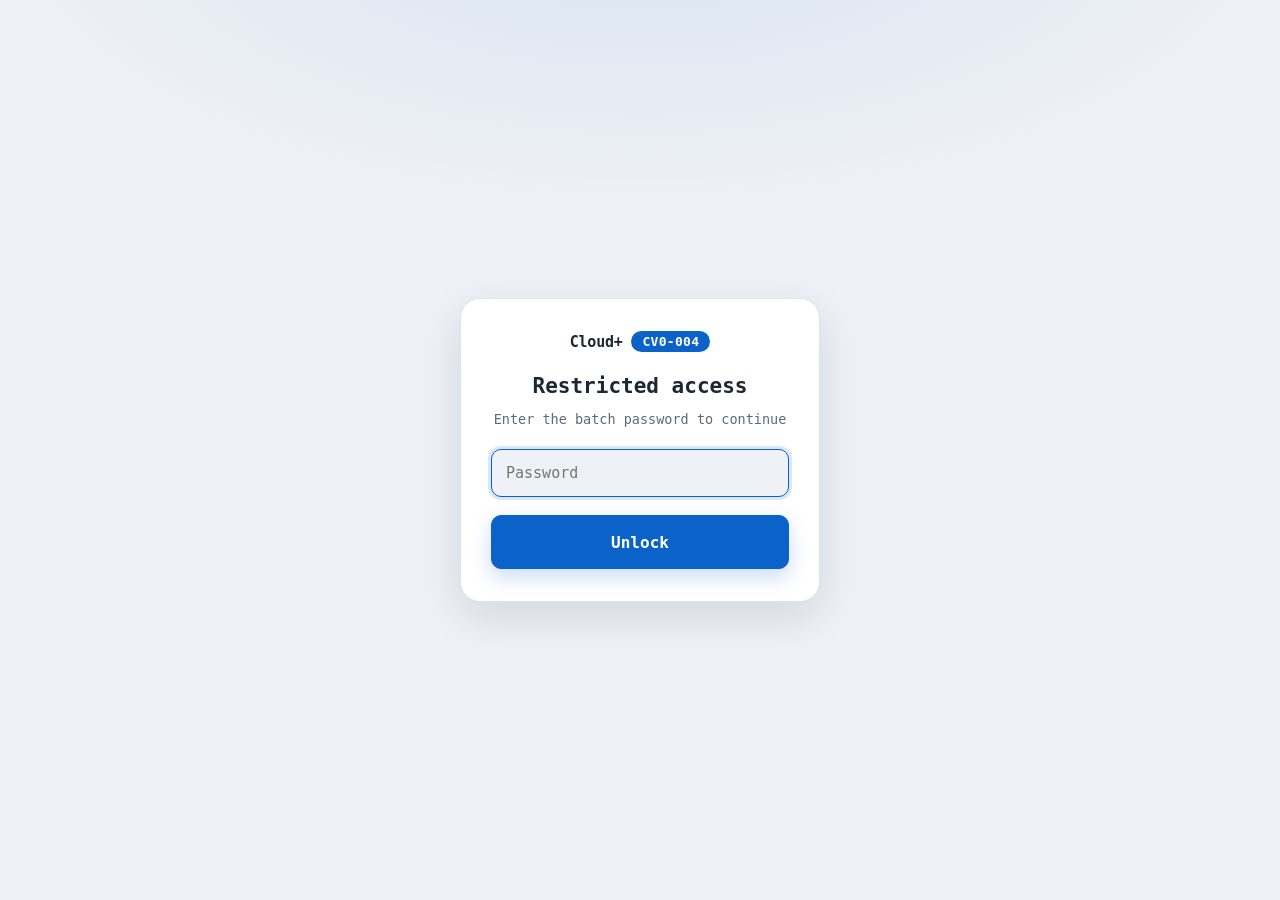
==== cloud-plus-mock-exam.html @ 5ae5b25a "Reduce question/answer font: stem 16->15px, options 14.5->13.5px." ====
<!DOCTYPE html>
<html lang="en">
<head>
<meta charset="UTF-8" />
<meta name="viewport" content="width=device-width, initial-scale=1.0" />
<meta http-equiv="Content-Security-Policy" content="default-src 'self'; script-src 'self'; style-src 'self' 'unsafe-inline' https://fonts.googleapis.com; font-src 'self' https://fonts.gstatic.com; img-src 'self' data:; connect-src 'self'; frame-ancestors 'none'; base-uri 'self'; form-action 'none'" />
<title>CompTIA Cloud+ CV0-004 — Mock Exam</title>
<link rel="preconnect" href="https://fonts.googleapis.com" />
<link rel="preconnect" href="https://fonts.gstatic.com" crossorigin />
<link href="https://fonts.googleapis.com/css2?family=JetBrains+Mono:wght@400;500;700;800&display=swap" rel="stylesheet" />
<style>
:root{
  /* palette — kept from original (brand blue + semantic green/amber/red) */
  --bg:#eef1f5; --panel:#fff; --ink:#1d2733; --muted:#5b6b7b;
  --line:#dce3ec; --brand:#0b62c9; --brand-d:#084a99;
  --green:#1f9d55; --green-l:#e8f6ee; --amber:#d98a00; --amber-l:#fbf1d8;
  --red:#d23b3b; --red-l:#fbeaea; --blue-l:#eaf1fb; --grey-l:#f1f4f8;
  /* shape + elevation tokens */
  --radius-sm:10px; --radius:12px; --radius-lg:14px; --radius-pill:999px;
  --shadow-sm:0 1px 2px rgba(20,40,70,.05);
  --shadow:0 1px 3px rgba(20,40,70,.04), 0 12px 28px rgba(20,40,70,.07);
  --ease:cubic-bezier(.4,0,.2,1);
}
[data-theme="dark"]{
  --bg:#0e131a; --panel:#19222e; --ink:#e8eef5; --muted:#9aabbf;
  --line:#283442; --brand:#4d9bff; --brand-d:#2f7fe6;
  --green:#2ec27e; --green-l:#13302a; --amber:#f0b429; --amber-l:#352b12;
  --red:#ef6b6b; --red-l:#3a1f1f; --blue-l:#13273d; --grey-l:#19222e;
  --shadow-sm:0 1px 2px rgba(0,0,0,.35);
  --shadow:0 1px 3px rgba(0,0,0,.3), 0 14px 30px rgba(0,0,0,.35);
}

*{box-sizing:border-box;margin:0;padding:0}
input,select,textarea,button{font-family:inherit}
html{scroll-behavior:smooth}
html,body{height:100%}
body{
  font-family:"JetBrains Mono","Roboto Mono",ui-monospace,SFMono-Regular,Menlo,Consolas,monospace;
  font-size:15px;
  background:var(--bg); color:var(--ink); line-height:1.5;
  -webkit-font-smoothing:antialiased; text-rendering:optimizeLegibility;
  transition:background .25s var(--ease), color .25s var(--ease);
}
::selection{background:var(--blue-l);color:var(--brand)}
.screen{display:none;min-height:100vh}
.screen.active{display:block}

/* ---------- unified button system ---------- */
.btn{display:inline-flex;align-items:center;justify-content:center;gap:8px;
  font:inherit;font-size:14px;font-weight:700;line-height:1.1;cursor:pointer;
  padding:12px 22px;border-radius:var(--radius-sm);border:1.5px solid transparent;
  transition:background .18s var(--ease),border-color .18s var(--ease),color .18s var(--ease),box-shadow .18s var(--ease),transform .05s var(--ease);
  white-space:nowrap;user-select:none;text-align:center}
.btn:active{transform:translateY(1px)}
.btn:focus-visible{outline:3px solid var(--brand);outline-offset:2px}
.btn-primary{background:var(--brand);color:#fff;border-color:var(--brand)}
.btn-primary:hover{background:var(--brand-d);border-color:var(--brand-d)}
.btn-ghost{background:transparent;color:var(--brand);border-color:var(--brand)}
.btn-ghost:hover{background:var(--blue-l)}
.btn-mini{display:inline-flex;align-items:center;justify-content:center;gap:6px;
  font:inherit;font-size:13px;font-weight:700;cursor:pointer;padding:9px 14px;
  border-radius:8px;border:1.5px solid var(--line);background:var(--panel);color:var(--muted);
  transition:all .18s var(--ease);white-space:nowrap}
.btn-mini:hover{border-color:var(--brand);color:var(--brand)}
.btn-ghost:focus-visible,.btn-mini:focus-visible,.btn-end:focus-visible,
.btn-flag:focus-visible,.theme-btn:focus-visible{outline:3px solid var(--brand);outline-offset:2px}

/* ---------- START SCREEN ---------- */
.screen.active#startScreen{display:flex;align-items:flex-start;justify-content:center;min-height:100vh}
#startScreen{background:
  radial-gradient(1100px 520px at 50% -12%, rgba(11,98,201,.10), transparent 62%),
  var(--bg);
  transition:background .2s}
.start-card{width:100%;max-width:540px;margin:6vh auto 0;background:var(--panel);border:1px solid var(--line);
  border-radius:20px;padding:34px 38px 30px;box-shadow:0 14px 44px rgba(20,40,70,.12);text-align:center;
  position:relative;transition:background .2s,border-color .2s}
.start-top{display:flex;justify-content:flex-end;margin:-6px -10px 2px}
.start-hero{display:flex;flex-direction:column;align-items:center;margin-bottom:20px}
.start-card h1{font-size:26px;font-weight:800;letter-spacing:-.4px;line-height:1.15}
.badge{background:var(--brand);color:#fff;font-size:13px;padding:3px 11px;border-radius:20px;
  vertical-align:middle;font-weight:700;letter-spacing:.3px}
.subtitle{color:var(--muted);margin:8px 0 0;font-size:14.5px}

.start-stats{display:grid;grid-template-columns:repeat(4,1fr);gap:10px;margin:0 0 24px}
.start-stats div{background:var(--grey-l);border:1px solid var(--line);border-radius:12px;
  padding:14px 6px;transition:background .2s,border-color .2s}
.start-stats span{display:block;font-size:22px;font-weight:800;color:var(--brand);line-height:1}
.start-stats span .unit{font-size:12px;font-weight:700;color:var(--muted);margin-left:2px}
.start-stats label{display:block;margin-top:6px;font-size:10px;color:var(--muted);
  text-transform:uppercase;letter-spacing:.5px;line-height:1.2}

.start-options{display:flex;flex-direction:column;gap:18px;text-align:left;margin-bottom:24px}
.opt-group{display:flex;flex-direction:column;gap:10px}
.group-title{font-size:12px;font-weight:800;text-transform:uppercase;letter-spacing:.8px;color:var(--muted)}
.chk{display:flex;align-items:center;gap:11px;font-size:14.5px;color:var(--ink);cursor:pointer;
  background:var(--grey-l);border:1px solid var(--line);border-radius:12px;padding:0 14px;min-height:48px;
  transition:border-color .15s,background .15s}
.chk:hover{border-color:var(--brand)}
.chk input{width:18px;height:18px;accent-color:var(--brand);flex:0 0 auto;cursor:pointer}
.chk span{line-height:1.3}

.select-wrap{position:relative}
.select-wrap::after{content:"";position:absolute;right:16px;top:50%;width:9px;height:9px;
  border-right:2px solid var(--muted);border-bottom:2px solid var(--muted);
  transform:translateY(-70%) rotate(45deg);pointer-events:none}
#optMode{width:100%;min-height:48px;padding:0 42px 0 14px;border:1px solid var(--line);border-radius:12px;
  font:inherit;font-size:14.5px;background:var(--panel);color:var(--ink);cursor:pointer;
  appearance:none;-webkit-appearance:none;transition:border-color .15s,background .15s}
#optMode:hover{border-color:var(--brand)}
#optMode:focus-visible{outline:3px solid var(--brand);outline-offset:2px}
.selectlbl{display:block;font-size:12px;font-weight:800;text-transform:uppercase;letter-spacing:.8px;
  color:var(--muted);margin-bottom:8px}
.start-options .domain-picker{margin-top:0}

.btn-block{display:flex;width:100%;min-height:54px;font-size:16px;margin-top:4px;
  box-shadow:0 8px 20px rgba(11,98,201,.22)}
.btn-block:hover{box-shadow:0 10px 26px rgba(11,98,201,.30)}
.btn-block span{transition:transform .15s}
.btn-block:hover span{transform:translateX(3px)}

/* keyboard tutorial */
.kbd-help{position:fixed;inset:0;z-index:900;display:flex;align-items:center;justify-content:center;
  background:rgba(15,23,42,.55);padding:20px}
.kbd-help[hidden]{display:none}
.kbd-help-inner{width:100%;max-width:420px;background:var(--panel);border:1px solid var(--line);
  border-radius:16px;padding:22px 24px;box-shadow:0 18px 50px rgba(20,40,70,.3);text-align:left;
  transition:background .2s,border-color .2s}
.kbd-title{font-size:12px;font-weight:800;text-transform:uppercase;letter-spacing:.6px;color:var(--muted);margin-bottom:12px}
.kbd-grid{display:grid;grid-template-columns:1fr 1fr;gap:10px 20px;margin-bottom:16px}
.kbd-row{display:flex;align-items:center;gap:6px;font-size:12.5px;color:var(--muted);flex-wrap:wrap}
.kbd-row kbd{display:inline-flex;align-items:center;justify-content:center;min-width:22px;height:22px;padding:0 6px;
  font-family:inherit;font-size:12px;font-weight:700;background:var(--panel);border:1px solid var(--line);
  border-bottom-width:2px;border-radius:5px;color:var(--ink)}
.kbd-desc{color:var(--muted)}
.foot{font-size:11px;color:var(--muted);margin-top:18px;line-height:1.5}

/* domain picker chips */
.domain-picker{margin-top:14px}
.domain-chips{display:flex;flex-wrap:wrap;gap:8px;margin-top:8px}
.chip{font:inherit;font-size:13px;cursor:pointer;background:var(--panel);border:1.5px solid var(--line);
  color:var(--ink);padding:7px 11px;border-radius:var(--radius-sm);transition:all .18s var(--ease);display:flex;align-items:center;gap:6px}
.chip b{color:var(--brand)}
.chip .chipcount{font-size:11px;color:var(--muted);background:var(--grey-l);padding:1px 6px;border-radius:var(--radius-pill)}
.chip:hover{border-color:var(--brand)}
.chip.on{border-color:var(--brand);background:var(--blue-l);box-shadow:0 0 0 3px rgba(11,98,201,.10)}
.chip.on .chipcount{background:#dbe9fb;color:var(--brand)}
.chip:focus-visible{outline:3px solid var(--brand);outline-offset:2px}

/* ---------- TOP BAR ---------- */
.topbar{display:flex;justify-content:space-between;align-items:center;background:var(--panel);
  border-bottom:1px solid var(--line);padding:10px 18px;position:sticky;top:0;z-index:10;transition:background .25s var(--ease),border-color .25s var(--ease)}
.top-left{display:flex;align-items:baseline;gap:14px;min-width:0}
.brand{font-weight:800;color:var(--brand);font-size:16px;white-space:nowrap}
.qcounter{color:var(--muted);font-size:14px;font-weight:600;overflow:hidden;text-overflow:ellipsis;white-space:nowrap}
.top-right{display:flex;align-items:center;gap:10px}
.timer{font-variant-numeric:tabular-nums;font-weight:800;font-size:18px;padding:5px 13px;border-radius:var(--radius-sm);
  background:var(--grey-l);letter-spacing:.5px;transition:background .25s var(--ease)}
.timer.warn{background:var(--red-l);color:var(--red)}
.theme-btn{background:var(--panel);border:1px solid var(--line);border-radius:8px;padding:7px 12px;
  font-size:13px;font-weight:700;cursor:pointer;color:var(--ink);transition:all .18s var(--ease)}
.theme-btn:hover{border-color:var(--brand);color:var(--brand)}
.btn-end{background:var(--panel);border:1px solid var(--line);border-radius:8px;padding:8px 14px;font-weight:700;
  font-size:13px;cursor:pointer;color:var(--ink);transition:all .18s var(--ease)}
.btn-end:hover{border-color:var(--red);color:var(--red)}

/* ---------- BODY ---------- */
.body{display:flex;gap:20px;max-width:1100px;margin:0 auto;padding:24px 18px 60px;align-items:flex-start}
.qpanel{flex:1;min-width:0;background:var(--panel);border:1px solid var(--line);border-radius:var(--radius-lg);padding:30px 34px;min-height:60vh;box-shadow:var(--shadow-sm);transition:background .25s var(--ease),border-color .25s var(--ease)}
.flagrow{display:flex;justify-content:space-between;align-items:center;gap:12px;margin-bottom:20px;flex-wrap:wrap}
.btn-flag{background:var(--panel);border:1px solid var(--line);border-radius:var(--radius-pill);padding:7px 14px;font-size:13px;
  cursor:pointer;color:var(--muted);font-weight:600;transition:all .18s var(--ease)}
.btn-flag.on{background:var(--amber-l);border-color:var(--amber);color:var(--amber)}
.btn-flag:focus-visible{outline:3px solid var(--brand);outline-offset:2px}
.multihint{background:var(--blue-l);color:var(--brand);font-size:12px;font-weight:700;padding:5px 12px;border-radius:var(--radius-pill)}
.stem{font-size:15px;line-height:1.55;margin-bottom:22px;white-space:pre-wrap;word-wrap:break-word}
.stem-img{display:block;max-width:100%;height:auto;margin:0 0 22px;border:1px solid var(--line);border-radius:12px;background:var(--bg);padding:10px}
.stem-img[hidden]{display:none}
.options{display:flex;flex-direction:column;gap:12px}
.opt{display:flex;align-items:flex-start;gap:14px;border:1px solid var(--line);border-radius:var(--radius);
  padding:14px 16px;min-height:48px;cursor:pointer;transition:.15s var(--ease);background:var(--panel);outline:none}
.opt:hover{border-color:var(--brand);background:var(--blue-l)}
.opt.sel{border-color:var(--brand);background:var(--blue-l);box-shadow:inset 0 0 0 1px var(--brand)}
.opt:focus-visible{outline:3px solid var(--brand);outline-offset:2px}
.opt .obox{width:24px;height:24px;flex:0 0 24px;border:2px solid var(--line);border-radius:7px;display:flex;
  align-items:center;justify-content:center;font-weight:800;color:var(--brand);margin-top:1px;transition:all .15s var(--ease)}
.opt.sel .obox{background:var(--brand);border-color:var(--brand);color:#fff}
.opt.is-correct{border-color:var(--green);background:var(--green-l)}
.opt.is-correct .obox{background:var(--green);border-color:var(--green);color:#fff}
.opt.is-wrong{border-color:var(--red);background:var(--red-l)}
.opt.is-wrong .obox{background:var(--red);border-color:var(--red);color:#fff}
.opt .otext{font-size:13.5px}
.opt .letter{font-weight:800;margin-right:8px;color:var(--muted)}
.cfg{font-family:var(--mono);font-size:12.5px;line-height:1.5;background:var(--bg);border:1px solid var(--line);border-radius:8px;padding:10px 12px;margin-top:6px;white-space:pre;overflow-x:auto;color:var(--ink)}

.study-feedback{margin-top:16px;padding:12px 16px;border-radius:var(--radius);font-size:14px;font-weight:600;
  border:1.5px solid var(--line);display:none}
.study-feedback.ok{background:var(--green-l);border-color:var(--green);color:var(--green)}
.study-feedback.no{background:var(--red-l);border-color:var(--red);color:var(--red)}
.study-feedback b{font-weight:800}
.study-explain{font-size:13.5px;font-weight:500;color:var(--muted);margin-top:8px;padding-top:8px;border-top:1px dashed var(--line);line-height:1.55}
.study-explain b{color:var(--ink);font-weight:700}
/* nav controls: clear separation from the answer box / study feedback above */
.nav-btns{display:flex;justify-content:space-between;align-items:center;gap:12px;flex-wrap:wrap;margin-top:32px}
.btn-nav{background:var(--panel);border:1px solid var(--line);border-radius:var(--radius-sm);padding:12px 22px;font-weight:700;
  font-size:14px;cursor:pointer;color:var(--ink);transition:all .18s var(--ease)}
.btn-nav:hover:not(:disabled){border-color:var(--brand);color:var(--brand)}
.btn-nav:disabled{opacity:.4;cursor:not-allowed}
.btn-nav:focus-visible{outline:3px solid var(--brand);outline-offset:2px}

/* ---------- NAV PANEL ---------- */
.navpanel{width:230px;flex:0 0 230px;margin-left:20px;background:var(--panel);border:1px solid var(--line);
  border-radius:var(--radius-lg);padding:18px;position:sticky;top:78px;box-shadow:var(--shadow-sm);transition:background .25s var(--ease),border-color .25s var(--ease);min-width:0;overflow:hidden}
.navpanel-head{font-weight:800;font-size:14px;margin-bottom:14px;color:var(--ink)}
.navgrid{display:grid;grid-template-columns:repeat(5,1fr);gap:5px;min-width:0}
.navgrid.big{grid-template-columns:repeat(10,1fr);gap:6px;margin:18px 0}
.navcell{aspect-ratio:1;border:1px solid var(--line);border-radius:7px;display:flex;align-items:center;
  justify-content:center;font-size:11px;font-weight:700;cursor:pointer;background:var(--panel);color:var(--muted);transition:all .15s var(--ease);min-height:36px;min-width:0;overflow:hidden;padding:0 2px}
.navcell:focus-visible{outline:3px solid var(--brand);outline-offset:2px}
.navcell.answered{background:var(--green-l);border-color:var(--green);color:var(--green)}
.navcell.flagged{background:var(--amber-l);border-color:var(--amber);color:var(--amber)}
.navcell.current{border-color:var(--brand);box-shadow:inset 0 0 0 2px var(--brand)}
.navcell.answered.flagged{background:var(--amber-l);border-color:var(--amber);color:var(--amber)}
.navcell.wrong{background:var(--red-l);border-color:var(--red);color:var(--red)}
.legend{margin-top:16px;display:flex;flex-direction:column;gap:6px;font-size:11.5px;color:var(--muted)}
.legend span{display:flex;align-items:center;gap:7px}
.legend .dot{width:11px;height:11px;border-radius:3px;display:inline-block;border:1px solid var(--line)}
.dot.answered{background:var(--green-l);border-color:var(--green)}
.dot.current{box-shadow:inset 0 0 0 2px var(--brand);border-color:var(--brand)}
.dot.flagged{background:var(--amber-l);border-color:var(--amber)}
.dot.blank{background:var(--panel)}
.dot.wrong{background:var(--red-l);border-color:var(--red)}

/* ---------- REVIEW ---------- */
.review-card{max-width:760px;margin:7vh auto 0;background:var(--panel);border:1px solid var(--line);
  border-radius:var(--radius-lg);padding:32px 34px;box-shadow:var(--shadow);transition:background .25s var(--ease),border-color .25s var(--ease)}
.review-card h2{font-size:22px;margin-bottom:8px}
.review-summary{color:var(--muted);font-size:14px;margin-bottom:8px}
.review-actions{display:flex;justify-content:space-between;margin-top:18px;gap:12px}

/* ---------- RESULT ---------- */
.result-card{max-width:620px;margin:6vh auto 0;background:var(--panel);border:1px solid var(--line);
  border-radius:var(--radius-lg);padding:40px;text-align:center;box-shadow:var(--shadow);transition:background .25s var(--ease),border-color .25s var(--ease)}
.score-ring{width:clamp(132px,34vw,160px);aspect-ratio:1;border-radius:50%;margin:0 auto 18px;display:flex;flex-direction:column;
  align-items:center;justify-content:center;border:12px solid var(--green);background:var(--green-l);transition:border-color .25s var(--ease),background .25s var(--ease)}
.score-ring.fail{border-color:var(--red);background:var(--red-l)}
.score-num{font-size:clamp(36px,9vw,46px);font-weight:900;color:var(--green);line-height:1}
.score-ring.fail .score-num{color:var(--red)}
.score-num small{font-size:0.46em}
.score-sub{font-size:12px;color:var(--muted);text-transform:uppercase;letter-spacing:1px;margin-top:2px}
#passMsg{font-size:20px;font-weight:800;margin-bottom:22px}
.result-stats{display:flex;gap:12px;justify-content:center;margin-bottom:22px}
.result-stats div{flex:1;background:var(--grey-l);border-radius:var(--radius);padding:14px 6px;transition:background .25s var(--ease)}
.result-stats span{display:block;font-size:23px;font-weight:800;color:var(--ink)}
.result-stats label{font-size:11px;color:var(--muted);text-transform:uppercase;letter-spacing:.5px}
.breakdown{text-align:left;background:var(--grey-l);border-radius:var(--radius);padding:14px 18px;font-size:13.5px;color:var(--muted);margin-bottom:22px;transition:background .25s var(--ease)}
.breakdown b{color:var(--ink)}
.result-actions{display:flex;justify-content:space-between;gap:12px}

/* ---------- REVIEW INCORRECT ---------- */
.rw-wrap{max-width:820px;margin:5vh auto 60px;padding:0 18px}
.rw-head{display:flex;justify-content:space-between;align-items:center;margin-bottom:18px;flex-wrap:wrap;gap:12px}
.rw-head h2{font-size:22px;font-weight:800}
.rw-count{color:var(--muted);font-weight:600;font-size:15px;margin-left:6px}
.rw-actions{display:flex;gap:10px}
.rw-list{display:flex;flex-direction:column;gap:16px}
.rw-card{background:var(--panel);border:1px solid var(--line);border-radius:var(--radius-lg);padding:20px 22px;box-shadow:var(--shadow-sm);transition:background .25s var(--ease),border-color .25s var(--ease)}
.rw-qhead{display:flex;align-items:center;gap:10px;margin-bottom:10px;flex-wrap:wrap}
.rw-num{font-weight:800;color:var(--brand);font-size:15px}
.rw-dom{font-size:12px;font-weight:700;color:var(--muted);background:var(--grey-l);padding:2px 9px;border-radius:var(--radius-pill)}
.rw-tag{font-size:11px;font-weight:800;text-transform:uppercase;letter-spacing:.5px;padding:2px 9px;border-radius:var(--radius-pill);margin-left:auto}
.rw-tag.correct{background:var(--green-l);color:var(--green)}
.rw-tag.wrong{background:var(--red-l);color:var(--red)}
.rw-tag.blank{background:var(--amber-l);color:var(--amber)}
.rw-stem{font-size:15.5px;line-height:1.6;margin-bottom:14px;white-space:pre-wrap;word-wrap:break-word}
.rw-opts{display:flex;flex-direction:column;gap:8px;margin-bottom:12px}
.rw-opt{display:flex;align-items:flex-start;gap:10px;border:1px solid var(--line);border-radius:var(--radius-sm);padding:11px 13px;min-height:40px;font-size:14.5px;background:var(--panel);transition:background .25s var(--ease),border-color .25s var(--ease)}
.rw-opt .rw-mark{width:16px;font-weight:900;flex:0 0 16px;text-align:center}
.rw-opt .rw-letter{font-weight:800;color:var(--muted)}
.rw-opt.correct{border-color:var(--green);background:var(--green-l)}
.rw-opt.correct .rw-mark{color:var(--green)}
.rw-opt.correct .rw-letter{color:var(--green)}
.rw-opt.yours{border-color:var(--red);background:var(--red-l)}
.rw-opt.yours .rw-mark{color:var(--red)}
.rw-opt.yours .rw-letter{color:var(--red)}
.rw-answer{font-size:14px;background:var(--grey-l);border-radius:var(--radius-sm);padding:10px 14px;transition:background .25s var(--ease)}
.rw-answer .rw-yours{color:var(--red);font-weight:700}

.rw-toolbar{display:flex;justify-content:space-between;align-items:center;gap:12px;margin-bottom:14px;flex-wrap:wrap}
.rw-filter-chips{display:flex;flex-wrap:wrap;gap:6px}
.rw-fchip{font:inherit;font-size:12.5px;cursor:pointer;background:var(--panel);border:1.5px solid var(--line);
  color:var(--muted);padding:5px 11px;border-radius:var(--radius-pill);transition:all .18s var(--ease)}
.rw-fchip:hover{border-color:var(--brand)}
.rw-fchip.on{border-color:var(--brand);background:var(--blue-l);color:var(--brand);font-weight:700}
.rw-fchip:focus-visible{outline:3px solid var(--brand);outline-offset:2px}
.rw-toolbar-right{display:flex;gap:8px}

.rw-jumpnav{display:flex;flex-wrap:wrap;gap:5px;margin-bottom:20px;padding:12px;background:var(--grey-l);border-radius:var(--radius);transition:background .25s var(--ease)}
.rw-jbtn{width:30px;height:30px;border-radius:7px;border:1px solid var(--line);background:var(--panel);font-size:11px;
  font-weight:700;cursor:pointer;color:var(--red);display:flex;align-items:center;justify-content:center;transition:all .15s var(--ease)}
.rw-jbtn.blank{color:var(--amber)}
.rw-jbtn.ok{color:var(--green)}
.rw-jbtn:hover{box-shadow:0 0 0 2px rgba(11,98,201,.25)}
.rw-jbtn:focus-visible{outline:3px solid var(--brand);outline-offset:2px}

.rw-card{cursor:default}
.rw-qhead{cursor:pointer;user-select:none}
.rw-qhead .rw-chev{margin-left:auto;transition:transform .15s var(--ease);color:var(--muted);font-size:13px}
.rw-qhead .rw-tag{margin-left:0}
.rw-qhead .rw-chev{order:99}
.rw-card.collapsed .rw-body{display:none}
.rw-card.collapsed .rw-chev{transform:rotate(-90deg)}
.rw-explain{font-size:13.5px;color:var(--muted);margin-top:6px;padding-left:2px;line-height:1.55}
.rw-explain b{color:var(--ink)}

/* ---------- responsive / mobile ---------- */
@media(max-width:820px){
  .body{flex-direction:column;padding-bottom:104px}
  /* Question is the hero; navigator becomes a scrollable, big-tappable strip docked at the bottom */
  .navpanel{position:fixed;left:0;right:0;bottom:0;top:auto;width:auto;flex:none;margin:0;
    border-radius:14px 14px 0 0;border-bottom:none;padding:10px 12px 12px;z-index:40;
    box-shadow:0 -8px 24px rgba(20,40,70,.16)}
  .navpanel-head{font-size:12px;margin-bottom:8px;color:var(--muted)}
  .navgrid{grid-auto-flow:column;grid-template-columns:none;grid-auto-columns:minmax(46px,1fr);
    overflow-x:auto;padding-bottom:4px;-webkit-overflow-scrolling:touch;scrollbar-width:thin}
  .navcell{aspect-ratio:auto;min-height:46px;min-width:46px;padding:0 4px}
  .legend{flex-direction:row;flex-wrap:wrap;gap:10px;font-size:11px}
  .result-actions,.review-actions,.rw-actions{flex-direction:column-reverse}
  .result-actions .btn,.review-actions .btn,.rw-actions .btn{width:100%}
  /* full-width, tappable navigation controls */
  .nav-btns{flex-direction:column-reverse}
  .nav-btns .btn-nav{width:100%}
  .btn,.btn-nav{min-height:46px;font-size:15px}
  .qpanel{padding:24px 20px}
  .start-card{padding:30px 22px 26px}
  .review-card,.result-card{padding:26px 22px}
  .rw-card{padding:18px 16px}
}
@media(max-width:560px){
  .rw-jumpnav{gap:6px;padding:10px}
  .rw-jbtn{width:36px;height:36px}
}
@media(max-width:480px){
  .topbar{padding:10px 14px;gap:8px}
  .brand{font-size:14px}
  .top-right{gap:8px}
  .qcounter{font-size:12.5px}
  .timer{font-size:16px;padding:4px 10px}
  /* start screen: single-column shortcuts + tighter stats for small phones */
  .kbd-grid{grid-template-columns:1fr}
  .start-stats{grid-template-columns:repeat(2,1fr)}
  .start-stats label{font-size:9.5px}
  .start-card h1{font-size:25px}
}

/* ---------- ACCESS GATE ---------- */
.gate{position:fixed;inset:0;z-index:1000;display:flex;align-items:center;justify-content:center;
  background:var(--bg);padding:20px;
  background-image:radial-gradient(1100px 520px at 50% -12%, rgba(11,98,201,.10), transparent 62%)}
.gate.hidden{display:none}
.gate-card{width:100%;max-width:360px;background:var(--panel);border:1px solid var(--line);border-radius:20px;
  padding:32px 30px;box-shadow:0 14px 44px rgba(20,40,70,.12);text-align:center}
.gate-brand{font-size:15px;font-weight:800;letter-spacing:-.2px;margin-bottom:18px}
.gate-title{font-size:21px;font-weight:800;margin:0 0 6px}
.gate-sub{color:var(--muted);font-size:13.5px;margin:0 0 20px}
.gate-input{width:100%;padding:12px 14px;font:inherit;font-size:15px;border:1px solid var(--line);border-radius:10px;
  background:var(--bg);color:var(--ink);margin-bottom:14px;outline:none;transition:border-color .18s var(--ease)}
.gate-input:focus{border-color:var(--brand);box-shadow:0 0 0 3px rgba(11,98,201,.15)}
.gate-err{color:var(--red);font-size:12.5px;margin:12px 0 0;font-weight:600}
.gate-err[hidden]{display:none}
.kofi-foot{position:fixed;left:14px;bottom:14px;z-index:50;display:flex;align-items:center;gap:9px;
  max-width:min(360px,calc(100vw - 28px));padding:9px 14px;border-radius:var(--radius-pill);
  background:var(--panel);border:1px solid var(--line);box-shadow:var(--shadow-sm);
  text-decoration:none;color:var(--muted);font-size:12.5px;line-height:1.35;
  transition:border-color .18s var(--ease),box-shadow .18s var(--ease),transform .12s var(--ease)}
.kofi-foot:hover{border-color:var(--brand);box-shadow:0 0 0 3px rgba(11,98,201,.12);transform:translateY(-1px)}
.kofi-foot:focus-visible{outline:3px solid var(--brand);outline-offset:2px}
.kofi-coffee{font-size:18px;line-height:1;flex:0 0 auto}
.kofi-text b{color:var(--brand);font-weight:800}
/* hide during the live exam so it doesn't clash with the bottom-docked navigator */
#examScreen.active ~ .kofi-foot{display:none}
@media(max-width:560px){
  /* compact circular icon chip — predictable 44px tap target, never crowds buttons */
  .kofi-foot{left:12px;bottom:12px;width:44px;height:44px;padding:0;max-width:none;
    justify-content:center;border-radius:50%;gap:0}
  .kofi-text{display:none}
  .kofi-coffee{font-size:21px}
}

</style>
</head>
<body>
<!-- ===== ACCESS GATE ===== -->
<div id="gate" class="gate">
  <div class="gate-card">
    <div class="gate-brand">Cloud+ <span class="badge">CV0-004</span></div>
    <h2 class="gate-title">Restricted access</h2>
    <p class="gate-sub">Enter the batch password to continue</p>
    <input id="gatePass" class="gate-input" type="password" placeholder="Password" autocomplete="off" />
    <button id="gateBtn" class="btn btn-primary btn-block">Unlock</button>
    <p id="gateErr" class="gate-err" hidden>Incorrect password. Try again.</p>
  </div>
</div>

<!-- ===== START SCREEN ===== -->
<div id="startScreen" class="screen active">
  <div class="start-card">
    <div class="start-top">
      <button id="themeToggle" class="theme-btn" type="button" aria-label="Toggle dark/light theme">🌙 Dark</button>
    </div>
    <div class="start-hero">
      <h1>CompTIA Cloud+ <span class="badge">CV0-004</span></h1>
      <p class="subtitle">Pearson VUE–style Mock Exam Simulator</p>
    </div>
    <div class="start-stats">
      <div><span>90</span><label>Questions (max)</label></div>
      <div><span>90<span class="unit">min</span></span><label>Time limit</label></div>
      <div><span>750</span><label>Pass score / 900</label></div>
      <div><span>6</span><label>Domains</label></div>
    </div>
    <div class="start-options">
      <div class="opt-group">
        <span class="group-title">Mode</span>
        <div class="select-wrap">
          <select id="optMode">
            <option value="full">Full exam (all 310)</option>
            <option value="rand90">Practice exam (90, weighted by domain)</option>
            <option value="domain">By domain</option>
            <option value="study">Study mode (no timer)</option>
          </select>
        </div>
      </div>
      <div id="domainPicker" class="domain-picker" hidden>
        <label class="selectlbl">Domain:</label>
        <div id="domainChips" class="domain-chips"></div>
        <input type="hidden" id="optDomain" value="1" />
      </div>
    </div>
    <button id="btnBegin" class="btn btn-primary btn-block">Begin Exam <span aria-hidden="true">→</span></button>
    <p class="foot">Free study tool · not affiliated with CompTIA<br>
      MCQ practice only — no performance-based (PBQ) questions are included.</p>
  </div>
</div>

<!-- ===== EXAM SCREEN ===== -->
<div id="examScreen" class="screen">
  <header class="topbar">
    <div class="top-left">
      <span class="brand">Cloud+ CV0-004</span>
      <span id="qCounter" class="qcounter">Question 1 of 310</span>
    </div>
    <div class="top-right">
      <button id="btnHelp" class="theme-btn" type="button" aria-label="Keyboard shortcuts" title="Keyboard shortcuts">?</button>
      <button id="themeToggle2" class="theme-btn" type="button" aria-label="Toggle dark/light theme">🌙</button>
      <span id="timer" class="timer">90:00</span>
      <button id="btnEnd" class="btn-end">End Exam</button>
    </div>
  </header>

  <div id="kbdHelp" class="kbd-help" hidden>
    <div class="kbd-help-inner">
      <div class="kbd-title">⌨️ Keyboard shortcuts</div>
      <div class="kbd-grid">
        <span class="kbd-row"><kbd>A</kbd>–<kbd>F</kbd> <span class="kbd-desc">Select option</span></span>
        <span class="kbd-row"><kbd>1</kbd>–<kbd>9</kbd> <span class="kbd-desc">Select by number</span></span>
        <span class="kbd-row"><kbd>↑</kbd><kbd>↓</kbd> <span class="kbd-desc">Move between options</span></span>
        <span class="kbd-row"><kbd>←</kbd><kbd>→</kbd> <span class="kbd-desc">Prev / Next question</span></span>
        <span class="kbd-row"><kbd>Enter</kbd> <span class="kbd-desc">Choose focused option</span></span>
        <span class="kbd-row"><kbd>F</kbd> <span class="kbd-desc">Flag for review</span></span>
      </div>
      <button id="btnHelpClose" class="btn btn-nav">Close</button>
    </div>
  </div>

  <div class="body">
    <main class="qpanel">
      <div id="flagRow" class="flagrow">
        <button id="btnFlag" class="btn-flag">☆ Flag for review</button>
        <span id="multiHint" class="multihint" hidden>Select all that apply</span>
      </div>
      <div id="stem" class="stem"></div>
      <img id="stemImg" class="stem-img" alt="" hidden />
      <div id="options" class="options" role="listbox" aria-label="Answer options"></div>

      <div class="nav-btns">
        <button id="btnPrev" class="btn-nav">‹ Previous</button>
        <button id="btnNext" class="btn-nav">Next ›</button>
      </div>
    </main>

    <aside class="navpanel">
      <div class="navpanel-head">Question Navigator</div>
      <div id="navGrid" class="navgrid"></div>
      <div class="legend">
        <span><i class="dot answered"></i> Answered</span>
        <span><i class="dot current"></i> Current</span>
        <span><i class="dot flagged"></i> Flagged</span>
        <span><i class="dot blank"></i> Not answered</span>
      </div>
    </aside>
  </div>
</div>

<!-- ===== REVIEW / CONFIRM SCREEN ===== -->
<div id="reviewScreen" class="screen">
  <div class="review-card">
    <h2>End Exam — Review</h2>
    <p id="reviewSummary" class="review-summary"></p>
    <div id="reviewGrid" class="navgrid big"></div>
    <div class="review-actions">
      <button id="btnBack" class="btn btn-ghost">‹ Back to exam</button>
      <button id="btnSubmit" class="btn btn-primary">Submit &amp; View Score</button>
    </div>
  </div>
</div>

<!-- ===== RESULT SCREEN ===== -->
<div id="resultScreen" class="screen">
  <div class="result-card">
    <div class="score-ring">
      <div class="score-num"><span id="pct">0</span><small>%</small></div>
      <div class="score-sub" id="scoreSub">Score</div>
    </div>
    <h2 id="passMsg"></h2>
    <div class="result-stats">
      <div><span id="rCorrect">0</span><label>Correct</label></div>
      <div><span id="rTotal">0</span><label>Total</label></div>
      <div><span id="rTime">0:00</span><label>Time used</label></div>
    </div>
    <div id="rBreakdown" class="breakdown"></div>
    <div class="result-actions">
      <button id="btnReviewWrong" class="btn btn-ghost">Review incorrect</button>
      <button id="btnReviewAll" class="btn btn-ghost">Review all</button>
      <button id="btnRestart" class="btn btn-primary">New Exam</button>
    </div>
  </div>
</div>

<!-- ===== REVIEW INCORRECT SCREEN ===== -->
<div id="reviewWrongScreen" class="screen">
  <div class="rw-wrap">
    <header class="rw-head">
      <h2>Review Incorrect <span id="rwCount" class="rw-count"></span></h2>
      <div class="rw-actions">
        <button id="btnRwBack" class="btn btn-ghost">‹ Back to score</button>
        <button id="btnRwNew" class="btn btn-primary">New Exam</button>
      </div>
    </header>
    <div class="rw-toolbar">
      <div id="rwDomainFilter" class="rw-filter-chips"></div>
      <div class="rw-toolbar-right">
        <button id="btnRwExpandAll" class="btn-mini">Expand all</button>
        <button id="btnRwCollapseAll" class="btn-mini">Collapse all</button>
      </div>
    </div>
    <div id="rwJumpNav" class="rw-jumpnav"></div>
    <div id="rwList" class="rw-list"></div>
  </div>
</div>

<!-- ===== KO-FI FOOTER ===== -->
<a id="kofiFoot" class="kofi-foot" href="https://ko-fi.com/irfanzulkifle" target="_blank" rel="noopener">
  <span class="kofi-coffee">☕</span>
  <span class="kofi-text">Enjoying this free mock exam? <b>Buy me a coffee</b> to support more study tools</span>
</a>

<script src="data.js"></script>
<script src="app.js"></script>
</body>
</html>
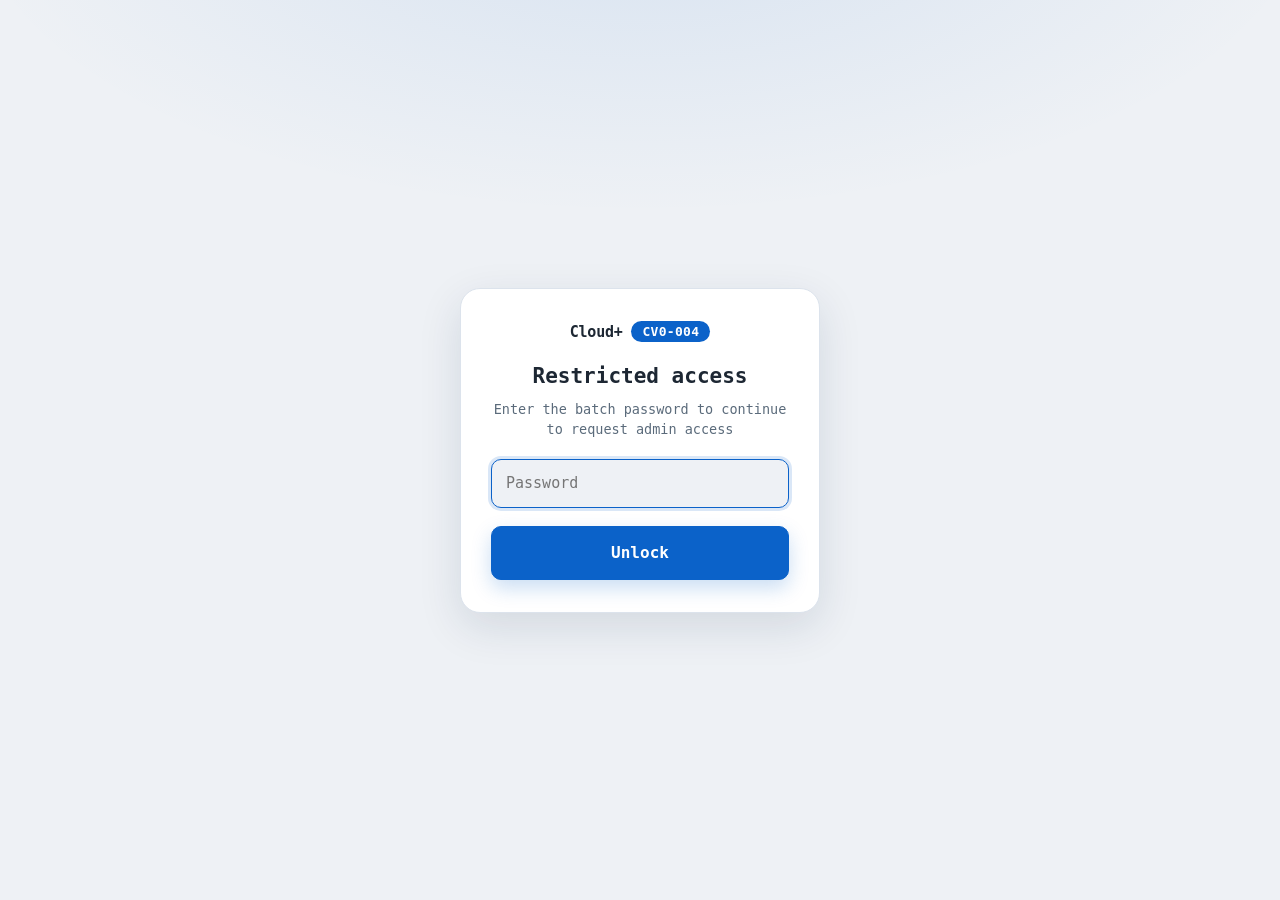
==== commit bbe7ccca: "Update lock-page text to request admin access" ====
--- a/cloud-plus-mock-exam.html
+++ b/cloud-plus-mock-exam.html
@@ -194,6 +194,18 @@
 
 .study-feedback{margin-top:16px;padding:12px 16px;border-radius:var(--radius);font-size:14px;font-weight:600;
   border:1.5px solid var(--line);display:none}
+
+/* deep-dive block (why correct / why others wrong / objective) */
+.deepdive{margin-top:16px;border:1px solid var(--line);border-radius:var(--radius);background:var(--panel);overflow:hidden}
+.deepdive-toggle{cursor:pointer;user-select:none;padding:10px 14px;font-weight:700;font-size:13px;color:var(--brand);
+  display:flex;align-items:center;gap:8px;background:var(--blue-l)}
+.deepdive-toggle .chev{transition:transform .15s var(--ease)}
+.deepdive.open .deepdive-toggle .chev{transform:rotate(90deg)}
+.deepdive-body{display:none;padding:12px 16px;white-space:pre-wrap;font-size:13px;line-height:1.6;color:var(--ink)}
+.deepdive.open .deepdive-body{display:block}
+.deepdive-body b{color:var(--ink)}
+.deepdive-body .dd-bullet{display:block;padding-left:18px;text-indent:-15px;margin:2px 0}
+.deepdive-body .dd-bullet::before{content:"•";color:var(--muted);margin-right:8px}
 .study-feedback.ok{background:var(--green-l);border-color:var(--green);color:var(--green)}
 .study-feedback.no{background:var(--red-l);border-color:var(--red);color:var(--red)}
 .study-feedback b{font-weight:800}
@@ -367,25 +379,6 @@
 .gate-input:focus{border-color:var(--brand);box-shadow:0 0 0 3px rgba(11,98,201,.15)}
 .gate-err{color:var(--red);font-size:12.5px;margin:12px 0 0;font-weight:600}
 .gate-err[hidden]{display:none}
-.kofi-foot{position:fixed;left:14px;bottom:14px;z-index:50;display:flex;align-items:center;gap:9px;
-  max-width:min(360px,calc(100vw - 28px));padding:9px 14px;border-radius:var(--radius-pill);
-  background:var(--panel);border:1px solid var(--line);box-shadow:var(--shadow-sm);
-  text-decoration:none;color:var(--muted);font-size:12.5px;line-height:1.35;
-  transition:border-color .18s var(--ease),box-shadow .18s var(--ease),transform .12s var(--ease)}
-.kofi-foot:hover{border-color:var(--brand);box-shadow:0 0 0 3px rgba(11,98,201,.12);transform:translateY(-1px)}
-.kofi-foot:focus-visible{outline:3px solid var(--brand);outline-offset:2px}
-.kofi-coffee{font-size:18px;line-height:1;flex:0 0 auto}
-.kofi-text b{color:var(--brand);font-weight:800}
-/* hide during the live exam so it doesn't clash with the bottom-docked navigator */
-#examScreen.active ~ .kofi-foot{display:none}
-@media(max-width:560px){
-  /* compact circular icon chip — predictable 44px tap target, never crowds buttons */
-  .kofi-foot{left:12px;bottom:12px;width:44px;height:44px;padding:0;max-width:none;
-    justify-content:center;border-radius:50%;gap:0}
-  .kofi-text{display:none}
-  .kofi-coffee{font-size:21px}
-}
-
 </style>
 </head>
 <body>
@@ -394,7 +387,7 @@
   <div class="gate-card">
     <div class="gate-brand">Cloud+ <span class="badge">CV0-004</span></div>
     <h2 class="gate-title">Restricted access</h2>
-    <p class="gate-sub">Enter the batch password to continue</p>
+    <p class="gate-sub">Enter the batch password to continue to request admin access</p>
     <input id="gatePass" class="gate-input" type="password" placeholder="Password" autocomplete="off" />
     <button id="gateBtn" class="btn btn-primary btn-block">Unlock</button>
     <p id="gateErr" class="gate-err" hidden>Incorrect password. Try again.</p>
@@ -422,7 +415,7 @@
         <span class="group-title">Mode</span>
         <div class="select-wrap">
           <select id="optMode">
-            <option value="full">Full exam (all 310)</option>
+            <option value="full">Full exam (all 311)</option>
             <option value="rand90">Practice exam (90, weighted by domain)</option>
             <option value="domain">By domain</option>
             <option value="study">Study mode (no timer)</option>
@@ -557,12 +550,6 @@
   </div>
 </div>
 
-<!-- ===== KO-FI FOOTER ===== -->
-<a id="kofiFoot" class="kofi-foot" href="https://ko-fi.com/irfanzulkifle" target="_blank" rel="noopener">
-  <span class="kofi-coffee">☕</span>
-  <span class="kofi-text">Enjoying this free mock exam? <b>Buy me a coffee</b> to support more study tools</span>
-</a>
-
 <script src="data.js"></script>
 <script src="app.js"></script>
 </body>
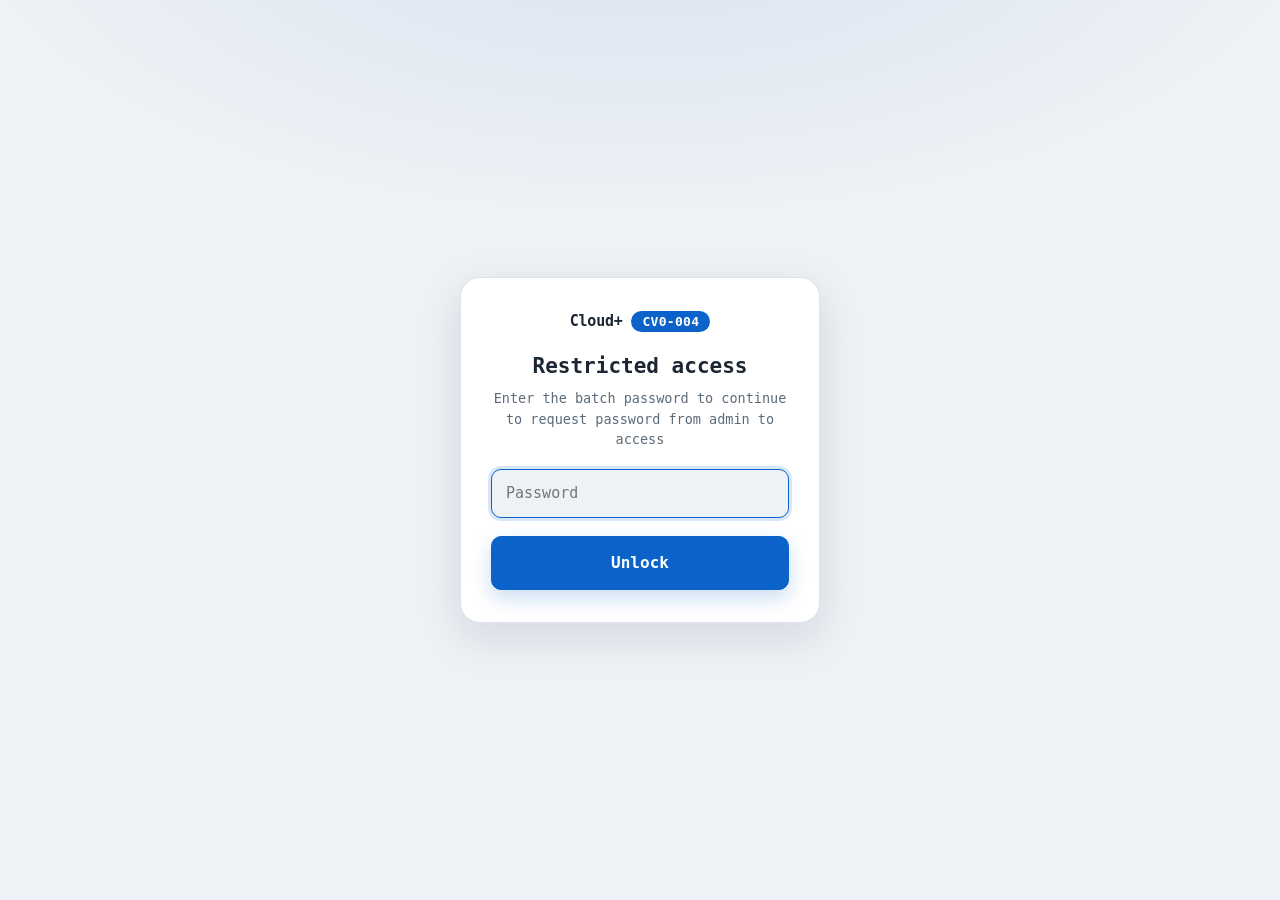
==== commit c9a2021d: "Update lock-page text to request password from admin to access" ====
--- a/cloud-plus-mock-exam.html
+++ b/cloud-plus-mock-exam.html
@@ -387,7 +387,7 @@
   <div class="gate-card">
     <div class="gate-brand">Cloud+ <span class="badge">CV0-004</span></div>
     <h2 class="gate-title">Restricted access</h2>
-    <p class="gate-sub">Enter the batch password to continue to request admin access</p>
+    <p class="gate-sub">Enter the batch password to continue to request password from admin to access</p>
     <input id="gatePass" class="gate-input" type="password" placeholder="Password" autocomplete="off" />
     <button id="gateBtn" class="btn btn-primary btn-block">Unlock</button>
     <p id="gateErr" class="gate-err" hidden>Incorrect password. Try again.</p>
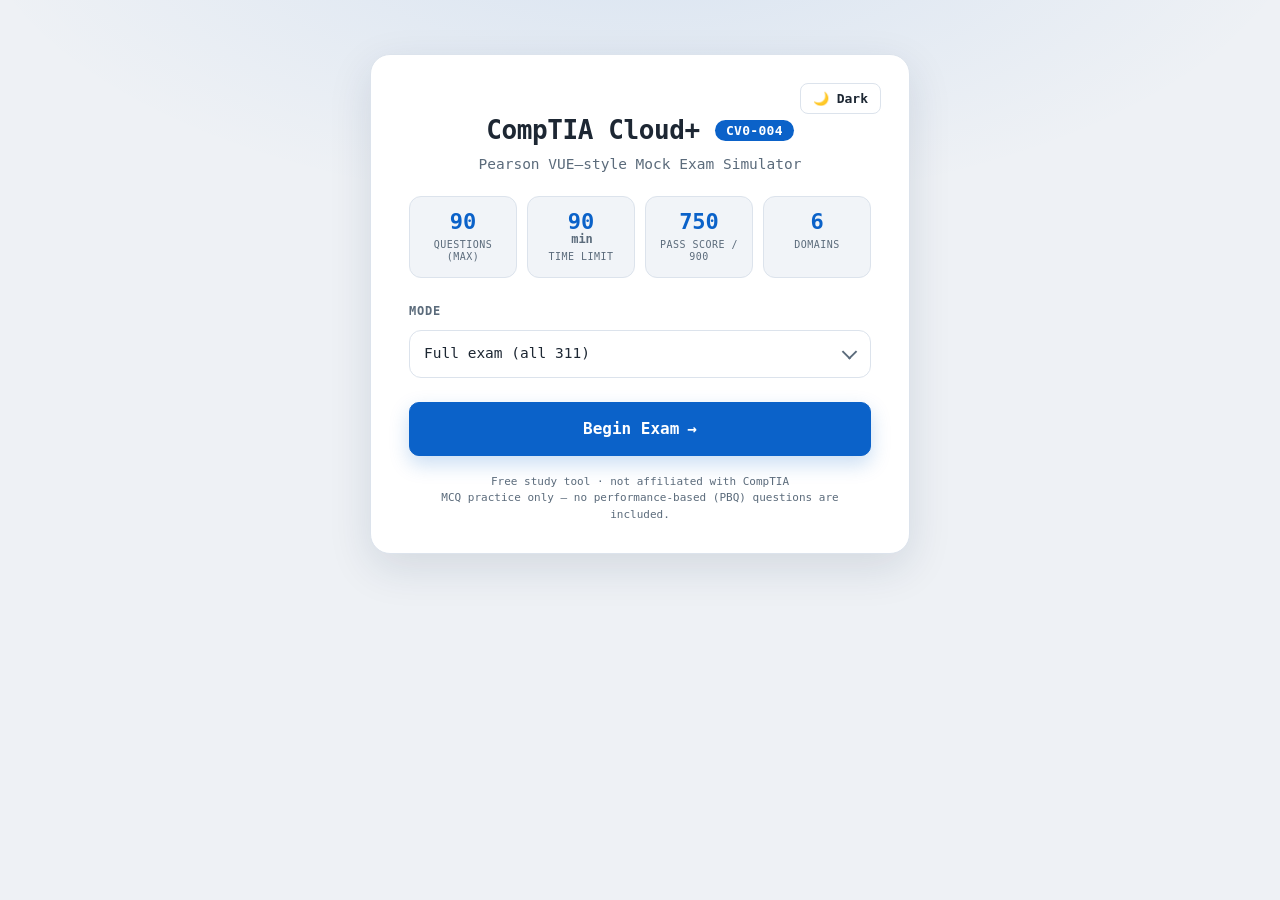
==== commit 65693d30: "Remove access gate — make mock exam fully public" ====
--- a/cloud-plus-mock-exam.html
+++ b/cloud-plus-mock-exam.html
@@ -382,18 +382,6 @@
 </style>
 </head>
 <body>
-<!-- ===== ACCESS GATE ===== -->
-<div id="gate" class="gate">
-  <div class="gate-card">
-    <div class="gate-brand">Cloud+ <span class="badge">CV0-004</span></div>
-    <h2 class="gate-title">Restricted access</h2>
-    <p class="gate-sub">Enter the batch password to continue to request password from admin to access</p>
-    <input id="gatePass" class="gate-input" type="password" placeholder="Password" autocomplete="off" />
-    <button id="gateBtn" class="btn btn-primary btn-block">Unlock</button>
-    <p id="gateErr" class="gate-err" hidden>Incorrect password. Try again.</p>
-  </div>
-</div>
-
 <!-- ===== START SCREEN ===== -->
 <div id="startScreen" class="screen active">
   <div class="start-card">
